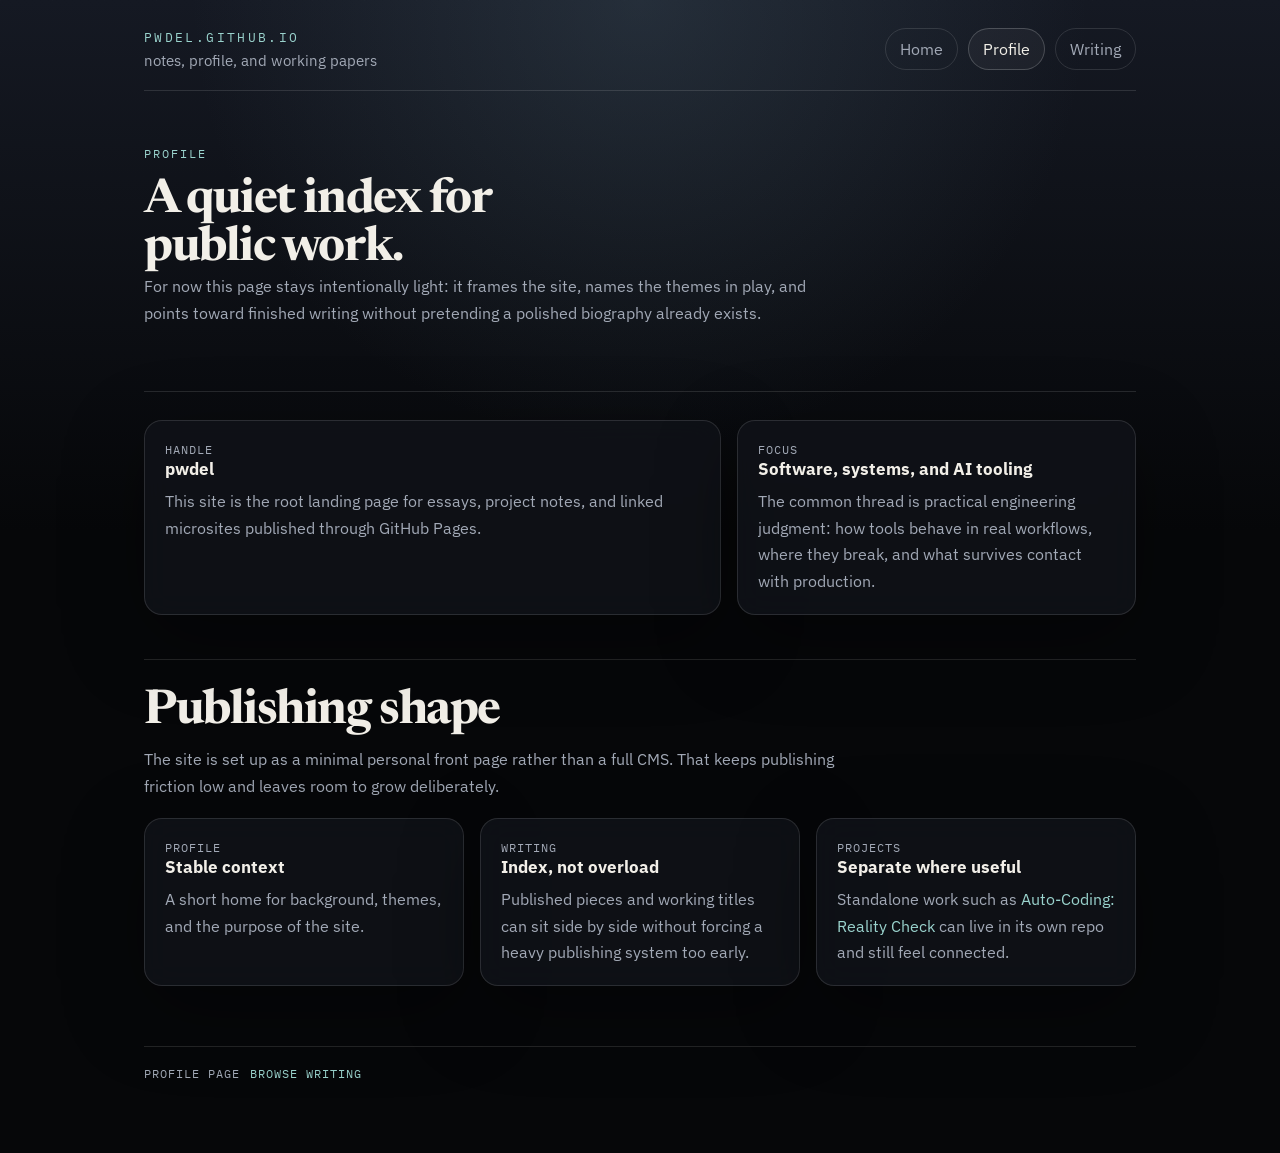
==== profile/index.html @ 38456970 "Initial personal site" ====
<!DOCTYPE html>
<html lang="en">
<head>
  <meta charset="UTF-8">
  <meta name="viewport" content="width=device-width, initial-scale=1.0">
  <meta name="description" content="Profile page for pwdel.">
  <title>Profile / pwdel</title>
  <link rel="stylesheet" href="/assets/site.css">
</head>
<body>
  <div class="site-shell">
    <header class="site-header">
      <a class="brand" href="/">
        <span class="brand-mark">pwdel.github.io</span>
        <span class="brand-sub">notes, profile, and working papers</span>
      </a>
      <nav class="site-nav" aria-label="Primary">
        <a href="/">Home</a>
        <a href="/profile/" aria-current="page">Profile</a>
        <a href="/writing/">Writing</a>
      </nav>
    </header>

    <main>
      <section class="page-hero">
        <p class="eyebrow">Profile</p>
        <h1 class="page-title">A quiet index for public work.</h1>
        <p class="page-copy">
          For now this page stays intentionally light: it frames the site, names the themes in play,
          and points toward finished writing without pretending a polished biography already exists.
        </p>
      </section>

      <section class="section split">
        <article class="mini-card">
          <div class="meta">Handle</div>
          <h3>pwdel</h3>
          <p>This site is the root landing page for essays, project notes, and linked microsites published through GitHub Pages.</p>
        </article>
        <article class="mini-card">
          <div class="meta">Focus</div>
          <h3>Software, systems, and AI tooling</h3>
          <p>The common thread is practical engineering judgment: how tools behave in real workflows, where they break, and what survives contact with production.</p>
        </article>
      </section>

      <section class="section">
        <div class="section-header">
          <h2 class="section-title">Publishing shape</h2>
          <p class="section-copy">The site is set up as a minimal personal front page rather than a full CMS. That keeps publishing friction low and leaves room to grow deliberately.</p>
        </div>
        <div class="card-grid">
          <article class="card">
            <div class="meta">Profile</div>
            <h3>Stable context</h3>
            <p>A short home for background, themes, and the purpose of the site.</p>
          </article>
          <article class="card">
            <div class="meta">Writing</div>
            <h3>Index, not overload</h3>
            <p>Published pieces and working titles can sit side by side without forcing a heavy publishing system too early.</p>
          </article>
          <article class="card">
            <div class="meta">Projects</div>
            <h3>Separate where useful</h3>
            <p>Standalone work such as <a class="text-link" href="https://pwdel.github.io/auto-code-reality-check/">Auto-Coding: Reality Check</a> can live in its own repo and still feel connected.</p>
          </article>
        </div>
      </section>
    </main>

    <footer class="footer">
      <div class="footer-note">
        <span>Profile page</span>
        <span><a class="text-link" href="/writing/">Browse writing</a></span>
      </div>
    </footer>
  </div>
</body>
</html>
---- assets/site.css ----
@import url('https://fonts.googleapis.com/css2?family=IBM+Plex+Mono:wght@400;500&family=IBM+Plex+Sans:wght@400;500;600;700&family=Newsreader:opsz,wght@6..72,500;6..72,700&display=swap');

:root {
  --bg: #060709;
  --bg-top: #151923;
  --panel: rgba(16, 19, 25, 0.82);
  --panel-strong: rgba(20, 24, 32, 0.92);
  --line: rgba(255, 255, 255, 0.12);
  --line-strong: rgba(255, 255, 255, 0.2);
  --text: #f2efe8;
  --muted: #a2a9b6;
  --accent: #9ad3cd;
  --accent-soft: rgba(154, 211, 205, 0.14);
  --warm: #d7c1a6;
  --shadow: 0 24px 80px rgba(0, 0, 0, 0.35);
  --radius: 18px;
  --content-width: 1040px;
}

* {
  box-sizing: border-box;
}

html {
  scroll-behavior: smooth;
}

body {
  margin: 0;
  min-height: 100vh;
  color: var(--text);
  font-family: 'IBM Plex Sans', sans-serif;
  background:
    radial-gradient(circle at top, rgba(74, 96, 111, 0.3), transparent 34%),
    linear-gradient(180deg, var(--bg-top) 0%, var(--bg) 46%);
}

body::before {
  content: "";
  position: fixed;
  inset: 0;
  pointer-events: none;
  opacity: 0.18;
  background-image:
    linear-gradient(rgba(255, 255, 255, 0.04) 1px, transparent 1px),
    linear-gradient(90deg, rgba(255, 255, 255, 0.04) 1px, transparent 1px);
  background-size: 52px 52px;
  mask-image: linear-gradient(180deg, rgba(0, 0, 0, 0.85), transparent 72%);
}

a {
  color: inherit;
}

.site-shell {
  position: relative;
  width: min(100%, var(--content-width));
  margin: 0 auto;
  padding: 28px 24px 72px;
}

.site-header {
  display: flex;
  align-items: center;
  justify-content: space-between;
  gap: 24px;
  padding-bottom: 20px;
}

.brand {
  display: inline-flex;
  flex-direction: column;
  gap: 4px;
  text-decoration: none;
}

.brand-mark {
  font-family: 'IBM Plex Mono', monospace;
  font-size: 0.82rem;
  letter-spacing: 0.18em;
  text-transform: uppercase;
  color: var(--accent);
}

.brand-sub {
  color: var(--muted);
  font-size: 0.95rem;
}

.site-nav {
  display: flex;
  flex-wrap: wrap;
  gap: 10px;
}

.site-nav a {
  border: 1px solid var(--line);
  border-radius: 999px;
  padding: 10px 14px;
  text-decoration: none;
  color: var(--muted);
  transition: 180ms ease;
}

.site-nav a:hover,
.site-nav a[aria-current="page"] {
  color: var(--text);
  border-color: var(--line-strong);
  background: rgba(255, 255, 255, 0.04);
}

.hero {
  padding: clamp(52px, 10vw, 120px) 0 44px;
  border-top: 1px solid var(--line);
}

.eyebrow {
  margin: 0 0 16px;
  font-family: 'IBM Plex Mono', monospace;
  font-size: 0.78rem;
  color: var(--accent);
  letter-spacing: 0.16em;
  text-transform: uppercase;
}

.hero h1,
.section-title,
.page-title,
.feature-title {
  margin: 0;
  font-family: 'Newsreader', serif;
  letter-spacing: -0.03em;
}

.hero h1 {
  max-width: 12ch;
  font-size: clamp(3.2rem, 9vw, 6.5rem);
  line-height: 0.94;
}

.hero-copy {
  max-width: 680px;
  margin-top: 18px;
  font-size: 1.1rem;
  line-height: 1.7;
  color: var(--muted);
}

.hero-actions {
  display: flex;
  flex-wrap: wrap;
  gap: 12px;
  margin-top: 24px;
}

.button {
  display: inline-flex;
  align-items: center;
  justify-content: center;
  min-height: 44px;
  padding: 0 18px;
  border-radius: 999px;
  border: 1px solid transparent;
  background: var(--text);
  color: #0a0d10;
  font-weight: 600;
  text-decoration: none;
  transition: 180ms ease;
}

.button:hover {
  transform: translateY(-1px);
}

.button.ghost {
  color: var(--text);
  background: transparent;
  border-color: var(--line);
}

.button.ghost:hover {
  border-color: var(--line-strong);
}

.section {
  margin-top: 44px;
  padding-top: 28px;
  border-top: 1px solid var(--line);
}

.section-header {
  display: grid;
  gap: 10px;
  margin-bottom: 18px;
}

.section-title,
.page-title {
  font-size: clamp(2rem, 4vw, 3rem);
  line-height: 1;
}

.section-copy,
.page-copy,
.lede,
.list-copy {
  margin: 0;
  max-width: 700px;
  line-height: 1.7;
  color: var(--muted);
}

.feature-card,
.card,
.timeline-item,
.mini-card {
  border: 1px solid var(--line);
  border-radius: var(--radius);
  background: var(--panel);
  box-shadow: var(--shadow);
  backdrop-filter: blur(14px);
}

.feature-card {
  display: grid;
  grid-template-columns: minmax(0, 180px) minmax(0, 1fr);
  gap: 24px;
  padding: 24px;
}

.date-block {
  display: flex;
  flex-direction: column;
  justify-content: space-between;
  gap: 14px;
  padding: 14px 16px;
  border-radius: 14px;
  background: linear-gradient(180deg, rgba(255, 255, 255, 0.05), rgba(255, 255, 255, 0.02));
  border: 1px solid rgba(255, 255, 255, 0.06);
}

.date-block .label,
.meta,
.list-meta,
.pill,
.footer-note {
  font-family: 'IBM Plex Mono', monospace;
  font-size: 0.78rem;
  letter-spacing: 0.08em;
  text-transform: uppercase;
}

.date-block .label,
.meta,
.list-meta,
.footer-note {
  color: var(--muted);
}

.date-block .day {
  font-size: 2.3rem;
  font-weight: 700;
  color: var(--text);
}

.date-block .month {
  color: var(--warm);
}

.feature-title {
  font-size: clamp(1.9rem, 4vw, 3rem);
  line-height: 1;
}

.feature-summary {
  margin: 14px 0 0;
  max-width: 60ch;
  line-height: 1.7;
  color: var(--muted);
}

.link-row {
  display: flex;
  flex-wrap: wrap;
  gap: 12px;
  margin-top: 22px;
}

.text-link {
  color: var(--accent);
  text-decoration: none;
}

.text-link:hover {
  text-decoration: underline;
}

.card-grid {
  display: grid;
  grid-template-columns: repeat(3, minmax(0, 1fr));
  gap: 16px;
}

.card,
.mini-card {
  padding: 20px;
}

.card h3,
.mini-card h3 {
  margin: 0 0 8px;
  font-size: 1.08rem;
}

.card p,
.mini-card p,
.timeline-item p {
  margin: 0;
  line-height: 1.65;
  color: var(--muted);
}

.pill {
  display: inline-flex;
  align-items: center;
  gap: 8px;
  color: var(--accent);
}

.pill::before {
  content: "";
  width: 8px;
  height: 8px;
  border-radius: 50%;
  background: currentColor;
  box-shadow: 0 0 18px currentColor;
}

.page-hero {
  padding: 54px 0 20px;
  border-top: 1px solid var(--line);
}

.page-title {
  max-width: 14ch;
}

.timeline {
  display: grid;
  gap: 16px;
}

.timeline-item {
  padding: 22px;
}

.timeline-top {
  display: flex;
  flex-wrap: wrap;
  align-items: center;
  justify-content: space-between;
  gap: 12px;
  margin-bottom: 12px;
}

.timeline-item h3 {
  margin: 0;
  font-family: 'Newsreader', serif;
  font-size: 2rem;
  line-height: 1;
}

.status-tag {
  display: inline-flex;
  align-items: center;
  gap: 8px;
  min-height: 28px;
  padding: 0 12px;
  border-radius: 999px;
  border: 1px solid var(--line);
  color: var(--muted);
  background: var(--panel-strong);
  font-family: 'IBM Plex Mono', monospace;
  font-size: 0.75rem;
  letter-spacing: 0.08em;
  text-transform: uppercase;
}

.status-tag.live {
  color: var(--accent);
  border-color: rgba(154, 211, 205, 0.25);
  background: var(--accent-soft);
}

.split {
  display: grid;
  grid-template-columns: minmax(0, 1.3fr) minmax(0, 0.9fr);
  gap: 16px;
}

.footer {
  margin-top: 60px;
  padding-top: 18px;
  border-top: 1px solid var(--line);
}

.footer-note {
  display: flex;
  flex-wrap: wrap;
  gap: 10px;
}

@media (max-width: 860px) {
  .site-header,
  .feature-card,
  .split {
    grid-template-columns: 1fr;
  }

  .site-header {
    display: grid;
  }

  .card-grid {
    grid-template-columns: 1fr;
  }
}

@media (max-width: 640px) {
  .site-shell {
    padding: 20px 16px 56px;
  }

  .hero {
    padding-top: 42px;
  }

  .hero h1 {
    max-width: 9ch;
  }

  .feature-card,
  .timeline-item,
  .card,
  .mini-card {
    padding: 18px;
  }

  .timeline-item h3 {
    font-size: 1.7rem;
  }
}
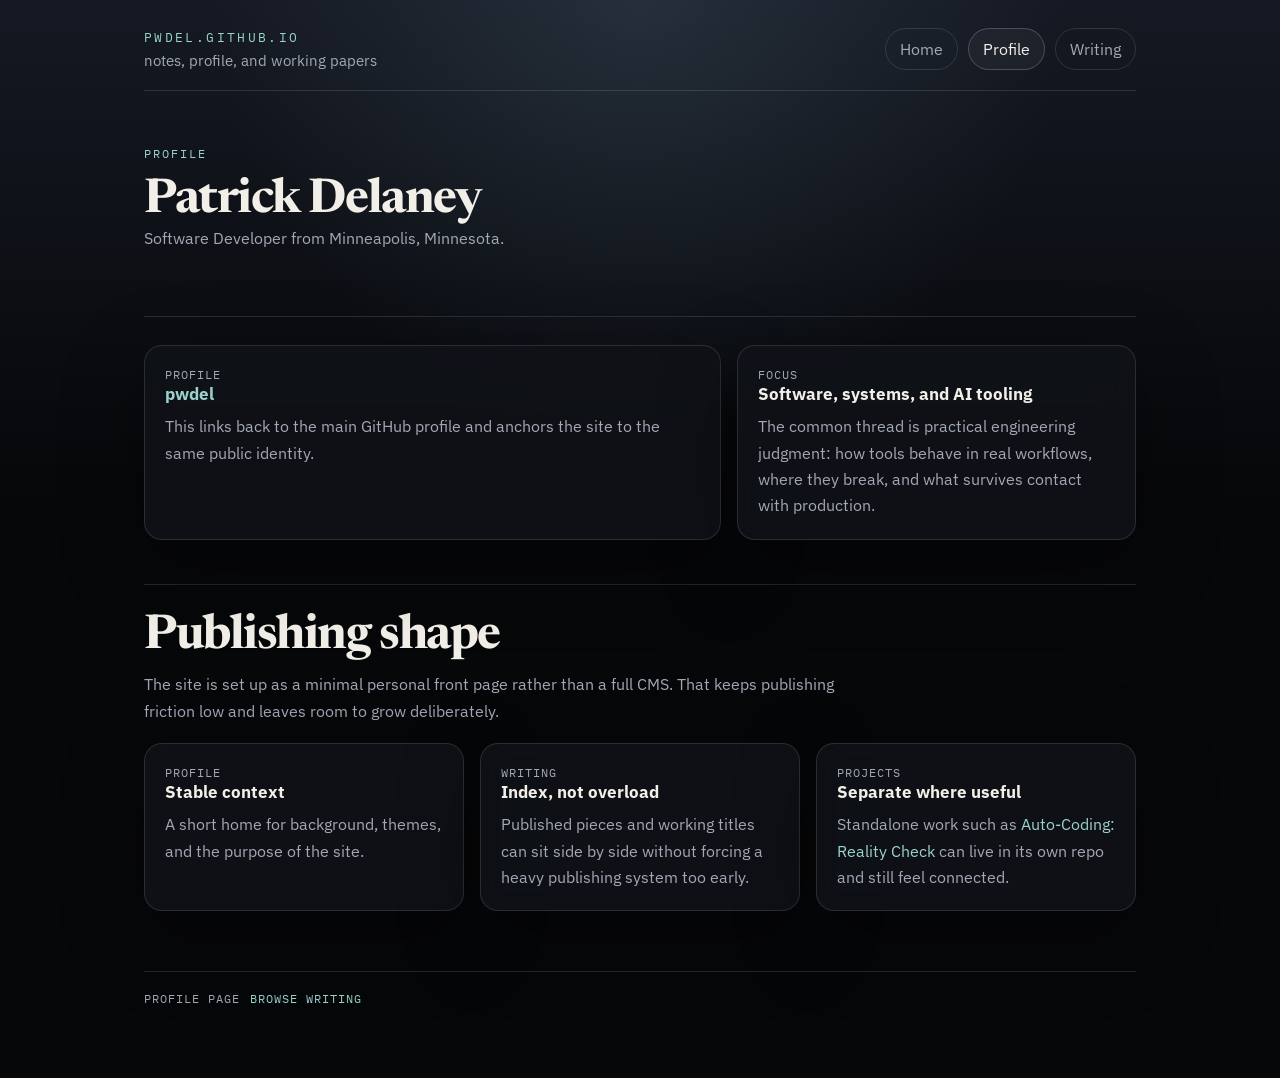
==== commit 7a26e702: "Update site and profile copy" ====
--- a/profile/index.html
+++ b/profile/index.html
@@ -24,18 +24,15 @@
     <main>
       <section class="page-hero">
         <p class="eyebrow">Profile</p>
-        <h1 class="page-title">A quiet index for public work.</h1>
-        <p class="page-copy">
-          For now this page stays intentionally light: it frames the site, names the themes in play,
-          and points toward finished writing without pretending a polished biography already exists.
-        </p>
+        <h1 class="page-title">Patrick Delaney</h1>
+        <p class="page-copy">Software Developer from Minneapolis, Minnesota.</p>
       </section>
 
       <section class="section split">
         <article class="mini-card">
-          <div class="meta">Handle</div>
-          <h3>pwdel</h3>
-          <p>This site is the root landing page for essays, project notes, and linked microsites published through GitHub Pages.</p>
+          <div class="meta">Profile</div>
+          <h3><a class="text-link" href="https://github.com/pwdel">pwdel</a></h3>
+          <p>This links back to the main GitHub profile and anchors the site to the same public identity.</p>
         </article>
         <article class="mini-card">
           <div class="meta">Focus</div>
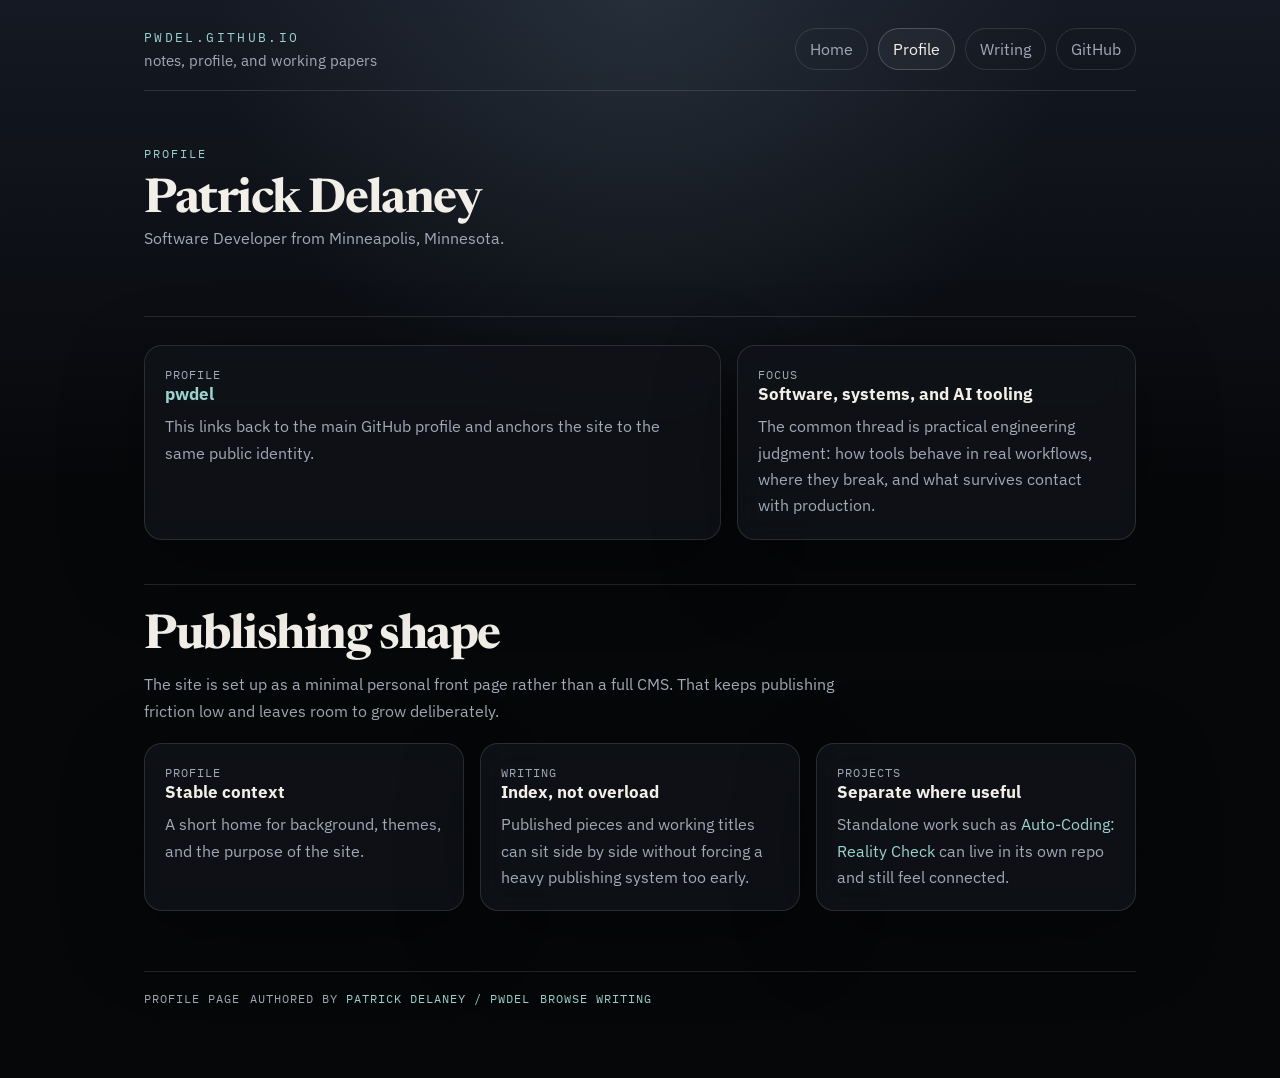
==== commit 71030cec: "Add authorship and local-friendly article links" ====
--- a/profile/index.html
+++ b/profile/index.html
@@ -18,6 +18,7 @@
         <a href="/">Home</a>
         <a href="/profile/" aria-current="page">Profile</a>
         <a href="/writing/">Writing</a>
+        <a href="https://github.com/pwdel" rel="me">GitHub</a>
       </nav>
     </header>
 
@@ -60,7 +61,7 @@
           <article class="card">
             <div class="meta">Projects</div>
             <h3>Separate where useful</h3>
-            <p>Standalone work such as <a class="text-link" href="https://pwdel.github.io/auto-code-reality-check/">Auto-Coding: Reality Check</a> can live in its own repo and still feel connected.</p>
+            <p>Standalone work such as <a class="text-link" href="/auto-code-reality-check/">Auto-Coding: Reality Check</a> can live in its own repo and still feel connected.</p>
           </article>
         </div>
       </section>
@@ -69,6 +70,7 @@
     <footer class="footer">
       <div class="footer-note">
         <span>Profile page</span>
+        <span>Authored by <a class="text-link" href="https://github.com/pwdel" rel="me">Patrick Delaney / pwdel</a></span>
         <span><a class="text-link" href="/writing/">Browse writing</a></span>
       </div>
     </footer>
--- a/assets/site.css
+++ b/assets/site.css
@@ -146,6 +146,29 @@
   color: var(--muted);
 }
 
+.hero-attribution {
+  display: inline-flex;
+  flex-wrap: wrap;
+  gap: 10px;
+  align-items: center;
+  max-width: 720px;
+  margin-top: 18px;
+  padding: 12px 16px;
+  border: 1px solid rgba(154, 211, 205, 0.22);
+  border-radius: 14px;
+  background: linear-gradient(180deg, rgba(154, 211, 205, 0.12), rgba(255, 255, 255, 0.02));
+  color: var(--text);
+  line-height: 1.6;
+}
+
+.hero-attribution-label {
+  font-family: 'IBM Plex Mono', monospace;
+  font-size: 0.76rem;
+  letter-spacing: 0.12em;
+  text-transform: uppercase;
+  color: var(--warm);
+}
+
 .hero-actions {
   display: flex;
   flex-wrap: wrap;
